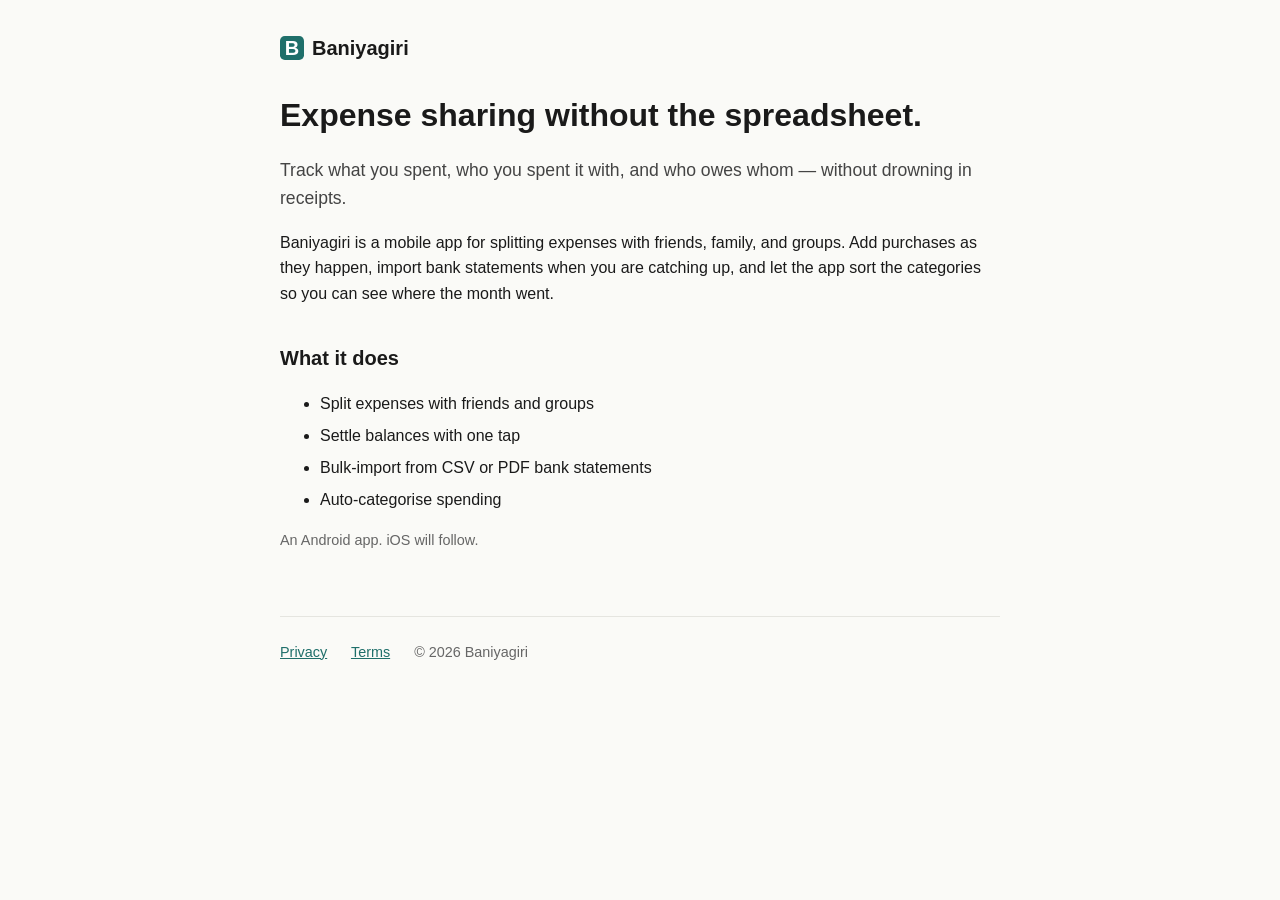
==== index.html @ 816b5696 "branding" ====
<!doctype html>
<html lang="en">
<head>
  <meta charset="utf-8">
  <meta name="viewport" content="width=device-width, initial-scale=1">
  <title>Baniyagiri — Expense sharing without the spreadsheet</title>
  <meta name="description" content="Track shared expenses with friends, settle up cleanly, and let the app categorise your spending.">
  <link rel="stylesheet" href="style.css">
</head>
<body>
  <header>
    <a class="brand" href="/"><span class="brand-mark">B</span>Baniyagiri</a>
  </header>
  <main>
    <h1>Expense sharing without the spreadsheet.</h1>
    <p class="lead">
      Track what you spent, who you spent it with, and who owes whom — without drowning in receipts.
    </p>
    <p>
      Baniyagiri is a mobile app for splitting expenses with friends, family, and groups.
      Add purchases as they happen, import bank statements when you are catching up, and
      let the app sort the categories so you can see where the month went.
    </p>
    <h2>What it does</h2>
    <ul>
      <li>Split expenses with friends and groups</li>
      <li>Settle balances with one tap</li>
      <li>Bulk-import from CSV or PDF bank statements</li>
      <li>Auto-categorise spending</li>
    </ul>
    <p class="muted">An Android app. iOS will follow.</p>
  </main>
  <footer>
    <a href="/privacy.html">Privacy</a>
    <a href="/terms.html">Terms</a>
    <span class="muted">© 2026 Baniyagiri</span>
  </footer>
</body>
</html>
---- style.css ----
*, *::before, *::after { box-sizing: border-box; }

html {
  font-family: -apple-system, BlinkMacSystemFont, "Segoe UI", Roboto, sans-serif;
  line-height: 1.6;
  color: #1a1a1a;
  background: #fafaf7;
  -webkit-text-size-adjust: 100%;
}

body { margin: 0; padding: 2rem 1.25rem; }

main, header, footer {
  max-width: 720px;
  margin: 0 auto;
}

header { padding-bottom: 1.5rem; }

.brand {
  display: inline-flex;
  align-items: center;
  gap: 0.5rem;
  font-size: 1.25rem;
  font-weight: 600;
  text-decoration: none;
  color: #1a1a1a;
}

.brand-mark {
  display: inline-block;
  width: 1.5rem;
  height: 1.5rem;
  background: #1f6f6a;
  color: white;
  border-radius: 0.3rem;
  text-align: center;
  line-height: 1.5rem;
  font-weight: 700;
}

h1 { font-size: 2rem; line-height: 1.2; margin-top: 0.5rem; }
h2 { font-size: 1.25rem; margin-top: 2.25rem; }
h3 { font-size: 1.05rem; margin-top: 1.5rem; }

p, li { font-size: 1rem; }
li { margin-bottom: 0.4rem; }

a { color: #1f6f6a; }
a:hover { color: #134641; }

.lead { font-size: 1.1rem; color: #444; }
.muted { color: #666; font-size: 0.9rem; }

footer {
  border-top: 1px solid #e5e5e0;
  margin-top: 4rem;
  padding-top: 1.5rem;
  font-size: 0.9rem;
  color: #666;
}
footer a { margin-right: 1.25rem; }

table {
  width: 100%;
  border-collapse: collapse;
  margin: 1rem 0;
  font-size: 0.95rem;
}
th, td {
  text-align: left;
  padding: 0.5rem 0.75rem;
  border-bottom: 1px solid #e5e5e0;
  vertical-align: top;
}
th { background: #f0f0eb; }
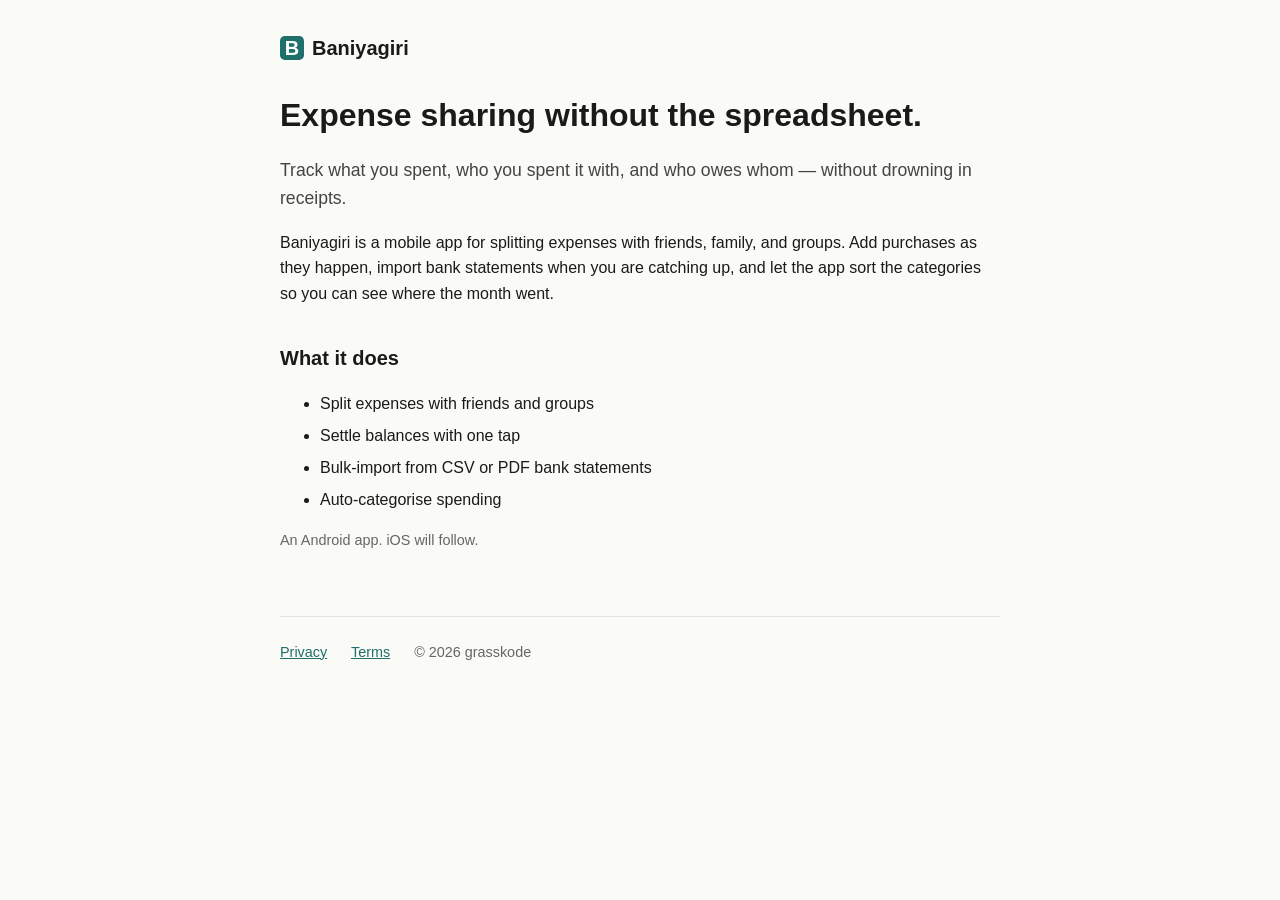
==== commit 636208bb: "updated copyright" ====
--- a/index.html
+++ b/index.html
@@ -33,7 +33,7 @@
   <footer>
     <a href="/privacy.html">Privacy</a>
     <a href="/terms.html">Terms</a>
-    <span class="muted">© 2026 Baniyagiri</span>
+    <span class="muted">© 2026 grasskode</span>
   </footer>
 </body>
 </html>
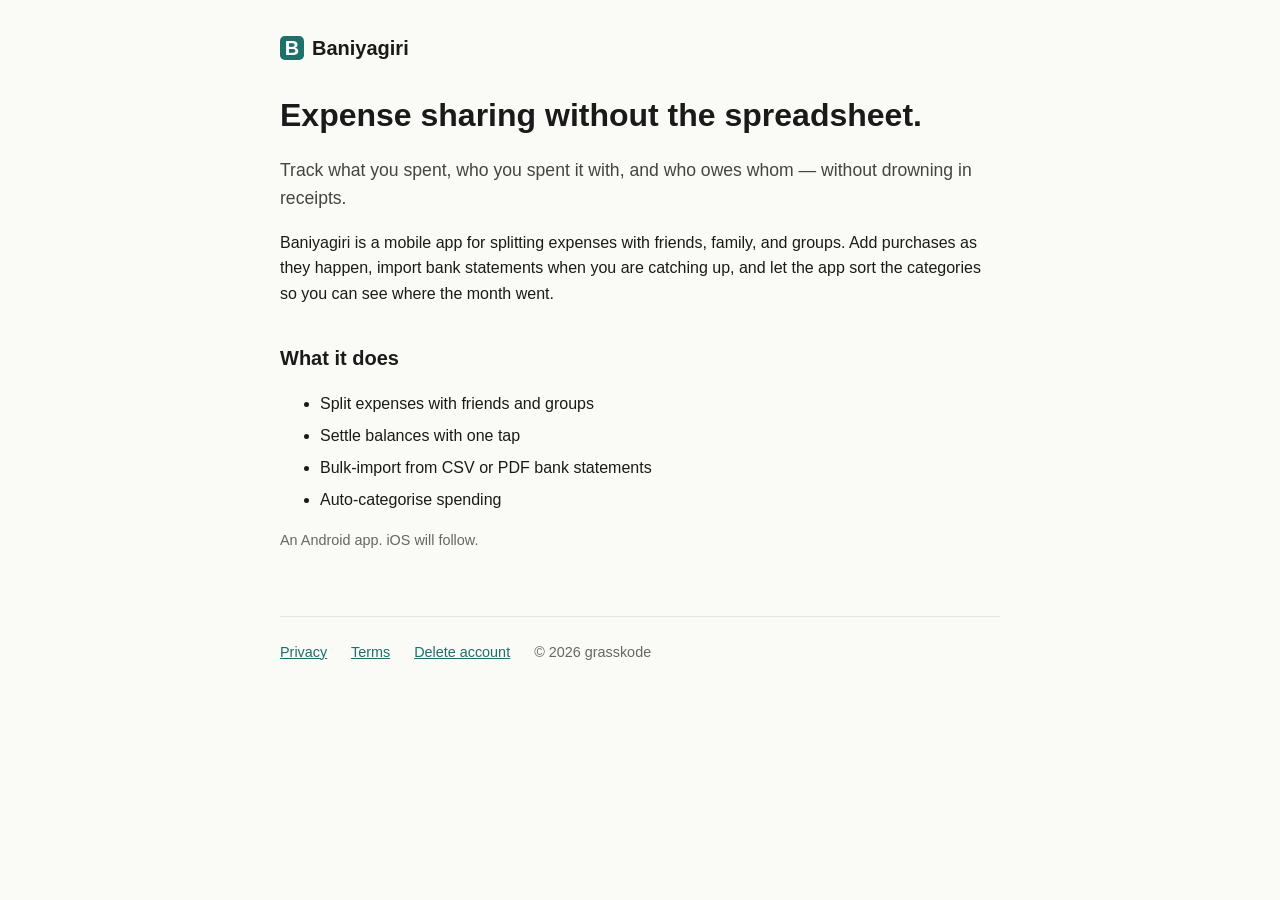
==== commit a6c7109d: "account deletion instructions" ====
--- a/index.html
+++ b/index.html
@@ -33,6 +33,7 @@
   <footer>
     <a href="/privacy.html">Privacy</a>
     <a href="/terms.html">Terms</a>
+    <a href="/account-deletion.html">Delete account</a>
     <span class="muted">© 2026 grasskode</span>
   </footer>
 </body>
